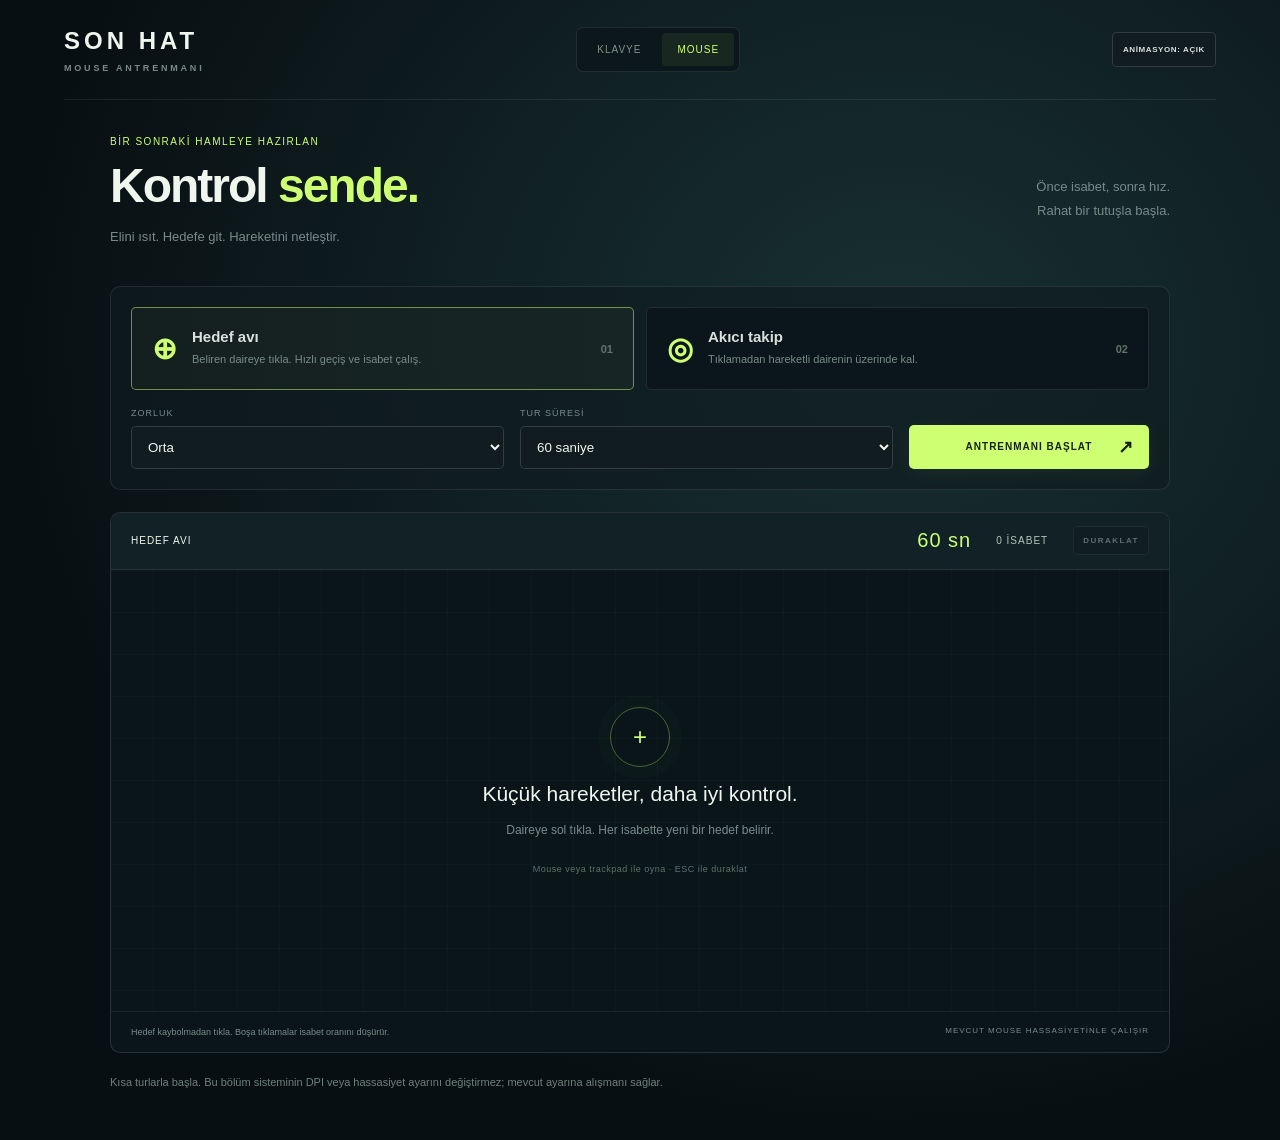
==== mouse.html @ bc826cc7 "Add files via upload" ====
<!doctype html>
<html lang="tr"><head><meta charset="UTF-8"><meta name="viewport" content="width=device-width, initial-scale=1"><title>Son Hat — Mouse Antrenmanı</title><link rel="stylesheet" href="./style.css"><link rel="stylesheet" href="./mouse.css"><link rel="stylesheet" href="./motion.css"><script defer src="./motion.js"></script></head>
<body class="mousePage">
<header><a class="brand" href="./index.html">SON HAT<span>MOUSE ANTRENMANI</span></a><nav class="trainingNav" aria-label="Antrenman bölümü"><a href="./index.html">KLAVYE</a><a href="./mouse.html" aria-current="page">MOUSE</a></nav><button id="motionToggle" type="button" aria-pressed="false">ANİMASYON: KAPALI</button></header>
<main class="mouseMain">
<section class="mouseHeading"><div><div class="eyebrow">BİR SONRAKİ HAMLEYE HAZIRLAN</div><h1>Kontrol <em>sende.</em></h1><p>Elini ısıt. Hedefe git. Hareketini netleştir.</p></div><div class="mouseTip">Önce isabet, sonra hız.<br>Rahat bir tutuşla başla.</div></section>
<section id="setup" class="setupPanel">
<div class="exerciseChoices" role="group" aria-label="Egzersiz seçimi"><button id="clickMode" class="exercise selected" aria-pressed="true"><span class="exerciseIcon">⊕</span><span><b>Hedef avı</b><small>Beliren daireye tıkla. Hızlı geçiş ve isabet çalış.</small></span><span class="exerciseNumber">01</span></button><button id="trackMode" class="exercise" aria-pressed="false"><span class="exerciseIcon">◎</span><span><b>Akıcı takip</b><small>Tıklamadan hareketli dairenin üzerinde kal.</small></span><span class="exerciseNumber">02</span></button></div>
<div class="mouseSettings"><label for="mouseLevel">ZORLUK<select id="mouseLevel"><option value="easy">Kolay</option><option value="medium" selected>Orta</option><option value="hard">Zor</option></select></label><label for="mouseDuration">TUR SÜRESİ<select id="mouseDuration"><option value="30">30 saniye</option><option value="60" selected>60 saniye</option><option value="90">90 saniye</option></select></label><button id="mouseStart" class="primary">ANTRENMANI BAŞLAT <span>↗</span></button></div>
</section>
<section class="practicePanel"><div class="practiceBar"><span id="exerciseLabel">HEDEF AVI</span><span id="mouseTimer">60 sn</span><span id="liveMetric">0 İSABET</span><button id="pauseMouse" disabled>DURAKLAT</button></div>
<div id="arena" class="arena" aria-label="Mouse antrenman alanı"><div class="arenaGrid"></div><div id="idleGuide" class="arenaMessage"><span class="guideCircle">+</span><h2>Küçük hareketler, daha iyi kontrol.</h2><p id="guideText">Daireye sol tıkla. Her isabette yeni bir hedef belirir.</p><small>Mouse veya trackpad ile oyna · ESC ile duraklat</small></div><div id="target" class="target hidden" role="img" aria-label="Antrenman hedefi"><span>+</span></div><div id="pauseCover" class="pauseCover hidden"><h2>Bir nefes molası.</h2><p>Süre durdu. Hazır olduğunda devam et.</p><button id="resumeMouse" class="primary">DEVAM ET</button><button id="leaveMouse">AYARLARA DÖN</button></div></div>
<div class="practiceBottom"><span id="practiceHint">Hedefler ekranın farklı noktalarında belirir.</span><span>MEVCUT MOUSE HASSASİYETİNLE ÇALIŞIR</span></div></section>
<section id="mouseResult" class="mouseResult hidden" aria-live="polite"><div class="eyebrow">ANTRENMAN TAMAMLANDI</div><h2>Bir tur daha iyi.</h2><p id="roundDescription"></p><div id="mouseStats" class="mouseStats"></div><p id="mouseSummary"></p><div class="resultButtons"><button id="mouseAgain" class="primary">TEKRAR OYNA ↗</button><button id="mouseMenu">EGZERSİZ DEĞİŞTİR</button></div></section>
<p class="mouseFootnote">Kısa turlarla başla. Bu bölüm sisteminin DPI veya hassasiyet ayarını değiştirmez; mevcut ayarına alışmanı sağlar.</p>
</main><script src="./mouse-engine.js"></script><script src="./mouse.js"></script></body></html>
---- style.css ----
:root{color-scheme:dark;--lime:#ceff72;--muted:#798b88}*{box-sizing:border-box}body{margin:0;background:#080f12;color:#eff6ee;font-family:Arial,Helvetica,sans-serif;overflow:hidden}#world,.vignette,#damage{position:fixed;inset:0;width:100%;height:100%}.vignette{pointer-events:none;background:radial-gradient(ellipse at 55% 53%,transparent 15%,#050c1066 68%,#050a10db 100%)}#damage{pointer-events:none;background:#ff4141;opacity:0;transition:opacity .16s}header{position:relative;height:100px;margin:0 5%;display:flex;align-items:center;justify-content:space-between;border-bottom:1px solid #ffffff15}.brand{text-decoration:none;color:#eff6ee;font-weight:900;font-size:24px;letter-spacing:4px}.brand span{display:block;font-size:9px;letter-spacing:2.8px;color:var(--muted);margin-top:8px}.live,button,small,.eyebrow,.inputTop,.inputBottom,footer,.side>span{font-size:10px;letter-spacing:1.5px}.live{color:var(--muted)}i{display:inline-block;width:6px;height:6px;border-radius:50%;background:var(--lime);margin-right:8px;box-shadow:0 0 12px #ceff7260}button{cursor:pointer;font-weight:bold;border:1px solid #ffffff25;color:#d9e1de;background:#101c20;padding:12px 16px;border-radius:5px}button:hover{filter:brightness(1.15)}button:focus-visible{outline:2px solid var(--lime);outline-offset:4px}.hud{position:absolute;top:132px;left:5%;right:5%;display:flex;gap:60px;pointer-events:none}.hud>div:last-child{margin-left:auto}.hud small{display:block;color:var(--muted);margin-bottom:12px}.hud strong{font-size:35px;font-weight:500;font-variant-numeric:tabular-nums}.hud strong span{font-size:14px;color:var(--muted);margin-left:7px}.hud .hearts{color:var(--lime);font-size:24px;letter-spacing:8px}.side{position:absolute;top:40%;left:5%;color:var(--muted)}.side>span{font-size:9px}.side b{display:block;color:#c7d5d0;font-size:16px;margin:14px 0}.side p{font-size:12px;line-height:1.8}.overlay{position:absolute;top:27%;left:50%;transform:translateX(-50%);width:min(640px,85%);text-align:center;padding:20px 15px;background:radial-gradient(ellipse,#091317dd,transparent 73%)}.eyebrow{color:var(--lime);font-size:10px}h1{font-size:clamp(35px,4.5vw,65px);letter-spacing:-3px;line-height:1.04;margin:24px 0}h1 em{color:var(--lime);font-style:normal}.overlay p{font-size:14px;line-height:1.8;color:#a1b3ae}.primary{background:var(--lime);color:#172215;border:none;padding:19px 23px;margin-top:18px;min-width:260px;letter-spacing:1px}.primary span{float:right;font-size:18px;margin-left:25px}.instructions{display:flex;justify-content:center;gap:24px;margin-top:28px;font-size:10px;color:#8d9b96}.instructions b{color:var(--lime);margin-right:7px}.typing{position:absolute;bottom:65px;left:50%;transform:translateX(-50%);width:min(700px,88%)}.inputTop,.inputBottom{display:flex;justify-content:space-between;color:var(--muted);font-size:9px;letter-spacing:1px}.inputTop{margin-bottom:12px}.inputTop label{color:var(--lime)}.inputBox{display:flex;align-items:center;border:1px solid #81996c66;background:#101c20e8;border-radius:8px;height:68px;box-shadow:0 16px 50px #0004}.inputBox:focus-within{border-color:var(--lime)}.prompt{font-size:25px;color:var(--lime);margin:0 20px}input{background:none;border:0;color:#f1ffe7;font:18px Arial;outline:none;min-width:0;width:100%;height:100%}input::placeholder{color:#60716e;font-size:14px}.enter{font-size:8px;letter-spacing:1px;color:#71817c;white-space:nowrap;margin:0 18px}.inputBottom{margin-top:14px}.inputBottom b{font-weight:normal;color:#586a65;margin-left:5px}footer{position:absolute;bottom:20px;left:5%;right:5%;display:flex;justify-content:space-between;font-size:8px;color:#526660}.hidden{display:none!important}#combo{position:absolute;top:220px;right:5%;color:var(--lime);font-size:12px;letter-spacing:2px}.results{display:flex;justify-content:center;gap:45px;margin:25px}.results strong{display:block;font-size:35px;color:var(--lime)}.results small{display:block;margin-top:8px;color:var(--muted)}body.playing .side{opacity:.45}.wrong{animation:shake .15s 2;border-color:#ff6b6b!important}@keyframes shake{50%{transform:translateX(4px)}}@media(max-width:700px){header{height:80px}.live,.side,.enter{display:none}.hud{top:105px;gap:25px}.hud small{font-size:8px;letter-spacing:.5px}.hud strong{font-size:28px}.hud .hearts{font-size:18px;letter-spacing:3px}.overlay{top:25%}.instructions{gap:12px;font-size:9px}.typing{bottom:62px}.inputBottom{font-size:7px}h1{letter-spacing:-1.5px}.inputTop{letter-spacing:0;font-size:8px}.results{gap:25px}}@media(max-height:700px){header{height:70px}.hud{top:90px}.overlay{top:22%}h1{font-size:38px;margin:15px 0}.overlay p{margin:10px 0}.instructions{margin-top:18px}.typing{bottom:45px}.primary{margin-top:8px;padding:15px}.inputBox{height:55px}footer{bottom:12px}}
body.finished .typing,body.finished .side,body.finished #combo{display:none}
#result{top:210px;bottom:45px;overflow-y:auto;width:min(740px,92%);padding:22px 30px;background:#0b171bee;border:1px solid #71865b44;border-radius:12px;scrollbar-width:thin;scrollbar-color:#536748 #0b171b}
#result h1{font-size:38px;margin:14px 0}#result .results{margin:20px 0;gap:55px}#result .results strong{font-size:30px}
.analysisGrid{display:grid;grid-template-columns:repeat(4,1fr);gap:12px;border-top:1px solid #ffffff15;border-bottom:1px solid #ffffff15;padding:18px 0}.analysisGrid strong{display:block;font-size:22px;color:#e2ebda}.analysisGrid small{display:block;font-size:8px;color:var(--muted);letter-spacing:.7px;margin-top:7px}.analysisDetails{text-align:left}.analysisDetails p{font-size:12px;line-height:1.6;margin:14px 0;overflow-wrap:anywhere}.analysisDetails b{display:block;font-size:9px;letter-spacing:1px;color:var(--lime);margin-bottom:5px}.analysisDetails>small{display:block;color:#81938b;font-size:10px;letter-spacing:0;line-height:1.6}#rAdvice{color:#d5e6c9}
@media(max-height:700px){#result{top:160px;bottom:35px}}@media(max-width:600px){#result{padding:18px}.analysisGrid{grid-template-columns:repeat(2,1fr)}#result .results{gap:24px}#result .results small{font-size:8px}}

#result .simpleResults{display:grid;grid-template-columns:repeat(4,1fr);gap:12px;margin:30px 0}#result .simpleResults small{font-size:9px;letter-spacing:.7px}#result .resultNote{font-size:11px;max-width:490px;margin:16px auto;line-height:1.7}#result{bottom:auto;max-height:calc(100% - 245px)}@media(max-height:700px){#result{max-height:calc(100% - 195px)}}@media(max-width:600px){#result .simpleResults{grid-template-columns:repeat(2,1fr);gap:24px}}

.gameOptions{display:flex;gap:14px;justify-content:center;margin:20px auto 8px;max-width:440px}.gameOptions label{flex:1;text-align:left;font-size:9px;letter-spacing:1px;color:var(--muted)}.gameOptions select{display:block;width:100%;margin-top:8px;padding:12px 10px;border:1px solid #81996c66;border-radius:5px;background:#101c20;color:#eff6ee;font:13px Arial}.gameOptions select:focus{outline:1px solid var(--lime)}#modeInfo{font-size:11px;margin:10px 0}.menuButton{display:block;margin:20px auto 0;font-size:9px}#overlay{top:23%;max-height:calc(100% - 400px);overflow:auto;scrollbar-width:thin}#overlay h1{font-size:clamp(30px,4vw,52px);margin:15px 0}#overlay .instructions{margin-top:15px}#overlay>p{margin:10px 0}@media(max-height:800px){#overlay{top:175px;max-height:calc(100% - 350px)}#overlay h1{font-size:32px}#overlay .instructions{display:none}#overlay>p:not(#modeInfo){display:none}.gameOptions{margin-top:12px}#overlay .primary{padding:14px;margin-top:5px}}@media(max-height:600px){#overlay{top:155px;max-height:calc(100% - 290px)}}

.trainingNav{display:flex;gap:6px;padding:5px;border:1px solid #ffffff18;border-radius:7px;background:#0b171b}.trainingNav a{color:#81948b;font-size:10px;letter-spacing:1px;text-decoration:none;padding:11px 15px;border-radius:4px}.trainingNav a[aria-current="page"]{background:#ceff7212;color:var(--lime)}.trainingNav a:hover{color:var(--lime)}@media(max-width:500px){.trainingNav a{font-size:9px;padding:10px}.brand{font-size:18px;letter-spacing:2px}.brand span{font-size:7px;letter-spacing:1px}}
---- mouse.css ----
.mousePage{overflow:auto;background:radial-gradient(ellipse at 70% 30%,#183033,#080f12 70%);min-height:100vh}.mouseMain{max-width:1120px;margin:0 auto;padding:36px 30px}.mouseHeading{display:flex;align-items:center;justify-content:space-between;margin-bottom:25px}.mouseHeading h1{font-size:48px;margin:14px 0;letter-spacing:-2px}.mouseHeading p,.mouseTip{font-size:13px;color:var(--muted);line-height:1.8}.mouseTip{text-align:right}.mouseBadge{font-size:9px;letter-spacing:1px;color:var(--muted)}.setupPanel{padding:20px;border:1px solid #ffffff17;border-radius:10px;background:#101c20a8;margin-bottom:22px}.exerciseChoices{display:grid;grid-template-columns:1fr 1fr;gap:12px}.exercise{display:flex;align-items:center;text-align:left;padding:20px;gap:15px;border-color:#ffffff19;font-size:14px;letter-spacing:0;background:#0a161b}.exercise.selected{border-color:#ceff7280;background:#ceff7209}.exerciseIcon{color:var(--lime);font-size:30px}.exercise b{display:block;font-size:15px}.exercise small{display:block;color:var(--muted);font-size:11px;letter-spacing:0;line-height:1.6;font-weight:400;margin-top:6px}.exerciseNumber{margin-left:auto;font-size:11px;color:#62736b}.mouseSettings{display:flex;align-items:end;gap:16px;margin-top:18px}.mouseSettings label{font-size:9px;letter-spacing:1px;color:var(--muted);flex:1}.mouseSettings select{display:block;width:100%;background:#101c20;color:#eff6ee;border:1px solid #ffffff25;border-radius:5px;padding:12px;margin-top:8px}.mouseSettings .primary{margin:0;min-width:240px;padding:14px 18px;height:43px}.practicePanel{border:1px solid #ffffff20;border-radius:10px;overflow:hidden;background:#091519}.practiceBar{display:flex;align-items:center;gap:25px;height:57px;padding:0 20px;background:#122125;border-bottom:1px solid #ffffff15;font-size:10px;letter-spacing:1px}#mouseTimer{margin-left:auto;color:var(--lime);font-size:20px;font-variant-numeric:tabular-nums}#liveMetric{color:#b4c5bb}#pauseMouse{font-size:8px;padding:9px}button:disabled{opacity:.4;cursor:default}.arena{position:relative;height:clamp(300px,49vh,520px);overflow:hidden;cursor:crosshair;touch-action:none;user-select:none}.arenaGrid{position:absolute;inset:0;background-image:linear-gradient(#a3c7b008 1px,transparent 1px),linear-gradient(90deg,#a3c7b008 1px,transparent 1px);background-size:42px 42px;pointer-events:none}.arenaMessage{text-align:center;position:absolute;inset:0;display:flex;flex-direction:column;align-items:center;justify-content:center;pointer-events:none}.arenaMessage h2{font-size:21px;font-weight:500;margin:15px 0 5px}.arenaMessage p{font-size:12px;color:var(--muted)}.arenaMessage small{font-size:9px;color:#60736b;letter-spacing:.5px;margin-top:15px}.guideCircle{border:1px solid #ceff7255;width:60px;height:60px;border-radius:50%;display:grid;place-items:center;color:var(--lime);font-size:24px;box-shadow:0 0 0 12px #ceff7205}.target{position:absolute;left:0;top:0;border-radius:50%;border:2px solid var(--lime);background:#ceff7220;box-shadow:0 0 22px #ceff721a;display:grid;place-items:center;pointer-events:none;will-change:transform}.target span{color:var(--lime);font-size:22px}.target.tracking{border-style:dashed;background:#ceff720e}.target.inside{background:#ceff7260;box-shadow:0 0 28px #ceff7235}.pauseCover{position:absolute;inset:0;background:#091519f5;display:flex;flex-direction:column;align-items:center;justify-content:center;z-index:2;cursor:default}.pauseCover h2{margin:10px}.pauseCover p{color:var(--muted);font-size:13px}.pauseCover button{margin:10px}.practiceBottom{display:flex;justify-content:space-between;padding:13px 20px;font-size:9px;color:var(--muted);border-top:1px solid #ffffff12;gap:20px;line-height:1.6}.practiceBottom span:last-child{font-size:8px;letter-spacing:1px}.mouseFootnote{font-size:11px;color:#6e817b;line-height:1.8;margin-top:20px}.mouseResult{padding:35px;text-align:center;border:1px solid #ceff7238;border-radius:10px;background:#101f23}.mouseResult h2{font-size:35px;letter-spacing:-1px;margin:15px}.mouseResult p{color:var(--muted);font-size:12px;line-height:1.8}.mouseStats{display:grid;grid-template-columns:repeat(3,1fr);gap:24px;margin:32px auto;max-width:750px}.mouseStats strong{display:block;color:var(--lime);font-size:29px;font-weight:500}.mouseStats small{display:block;color:var(--muted);font-size:9px;margin-top:9px}.resultButtons{display:flex;justify-content:center;align-items:center;gap:15px}.resultButtons .primary{margin:0}.mousePage.training .mouseHeading,.mousePage.training .mouseFootnote{display:none}.mousePage.training .mouseMain{padding-top:25px}.mousePage.training .arena{height:calc(100vh - 260px);min-height:300px}.mousePage.training .practicePanel{margin:0}select:focus-visible{outline:2px solid var(--lime)}@media(max-width:700px){.mouseMain{padding:24px 16px}.mouseBadge,.mouseTip{display:none}.mouseHeading h1{font-size:38px}.exerciseChoices{grid-template-columns:1fr}.mouseSettings{flex-wrap:wrap}.mouseSettings .primary{width:100%}.practiceBar{gap:12px;padding:0 12px;font-size:8px}.practiceBottom{flex-direction:column;gap:5px}.mouseStats{grid-template-columns:repeat(2,1fr)}.resultButtons{flex-direction:column}.mouseResult{padding:24px 15px}.arenaMessage h2{font-size:17px}.arenaMessage p{max-width:90%;line-height:1.6}}
---- motion.css ----
/* Alignment fixes apply even when decorative motion is disabled. */
#start,#mouseStart {position:relative;display:inline-flex;align-items:center;justify-content:center;text-align:center;line-height:1.2;padding-left:38px;padding-right:38px;min-height:44px;}
#start>span,#mouseStart>span {position:absolute;right:15px;top:50%;transform:translateY(-50%);float:none;margin:0;line-height:1;font-size:18px;}
.headerActions{display:flex;align-items:center;gap:9px}
#motionToggle{font-size:8px;letter-spacing:.6px;white-space:nowrap;padding:12px 10px}
@media(max-width:650px){header{flex-wrap:wrap;justify-content:space-between;gap:8px;height:100px;padding:10px 0}.headerActions{gap:5px}#motionToggle{padding:10px 7px;font-size:7px}.headerActions #sound{font-size:8px;padding:10px 7px}.trainingNav a{padding:9px}.mousePage header{height:auto;min-height:100px}.mousePage .mouseBadge{display:none}}
/* Optional decoration only: target movement and gameplay are untouched. */
@media(prefers-reduced-motion:no-preference){
 .motion-on button,.motion-on .trainingNav a,.motion-on select{transition:background-color .2s,border-color .2s,box-shadow .2s,filter .2s}
 .motion-on .primary{box-shadow:0 4px 20px #ceff7210;transition:box-shadow .2s,filter .2s}
 .motion-on .primary:hover{box-shadow:0 6px 26px #ceff7238}
 .motion-on .primary:active{filter:brightness(.94)}
 .motion-on .trainingNav a:hover{background:transparent;color:var(--lime)}
 .motion-on .exercise{transition:border-color .25s,background-color .25s,box-shadow .25s}
 .motion-on .exercise:hover{border-color:#ceff7277;box-shadow:inset 0 0 24px #ceff7207}
 .motion-on .exerciseIcon{transition:transform .25s}
 .motion-on .exercise:hover .exerciseIcon{transform:rotate(12deg) scale(1.08)}
 .motion-on #overlay:not(.hidden)>*,.motion-on .mouseHeading,.motion-on #setup:not(.hidden),.motion-on #result:not(.hidden)>*,.motion-on #mouseResult:not(.hidden)>*{animation:soft-arrival .5s ease-out both}
 .motion-on #overlay h1,.motion-on #result h1,.motion-on #mouseResult h2{animation-delay:.06s}
 .motion-on #overlay .gameOptions,.motion-on #result .results,.motion-on .mouseStats{animation-delay:.12s}
 .motion-on #overlay #start,.motion-on .resultButtons{animation-delay:.18s}
 .motion-on .guideCircle{animation:gentle-beacon 3.5s ease-in-out infinite}
 .motion-on .mouseHeading em{animation:title-light 4s ease-in-out infinite}
 .motion-on body.playing #sound,.motion-on body.training button{transition:none}
 @keyframes soft-arrival{from{opacity:0;translate:0 9px}to{opacity:1;translate:0 0}}
 @keyframes gentle-beacon{0%,100%{box-shadow:0 0 0 10px #ceff7205}50%{box-shadow:0 0 0 18px #ceff720a,0 0 24px #ceff7210}}
 @keyframes title-light{0%,100%{text-shadow:0 0 0 transparent}50%{text-shadow:0 0 24px #ceff722b}}
}

/* A restrained content-only slide; the header and navigation stay anchored. */
html.page-sliding{overflow:hidden}html.page-sliding>body{pointer-events:none;min-height:100vh}
@media(prefers-reduced-motion:no-preference){
 .motion-on.content-slide-out-left main,.motion-on.content-slide-out-left footer{animation:content-out-left .18s ease-in forwards}
 .motion-on.content-slide-out-right main,.motion-on.content-slide-out-right footer{animation:content-out-right .18s ease-in forwards}
 @keyframes content-out-left{to{opacity:.35;transform:translateX(-28px)}}
 @keyframes content-out-right{to{opacity:.35;transform:translateX(28px)}}
}
html.slide-preview *,html.slide-preview *::before,html.slide-preview *::after{animation:none!important}
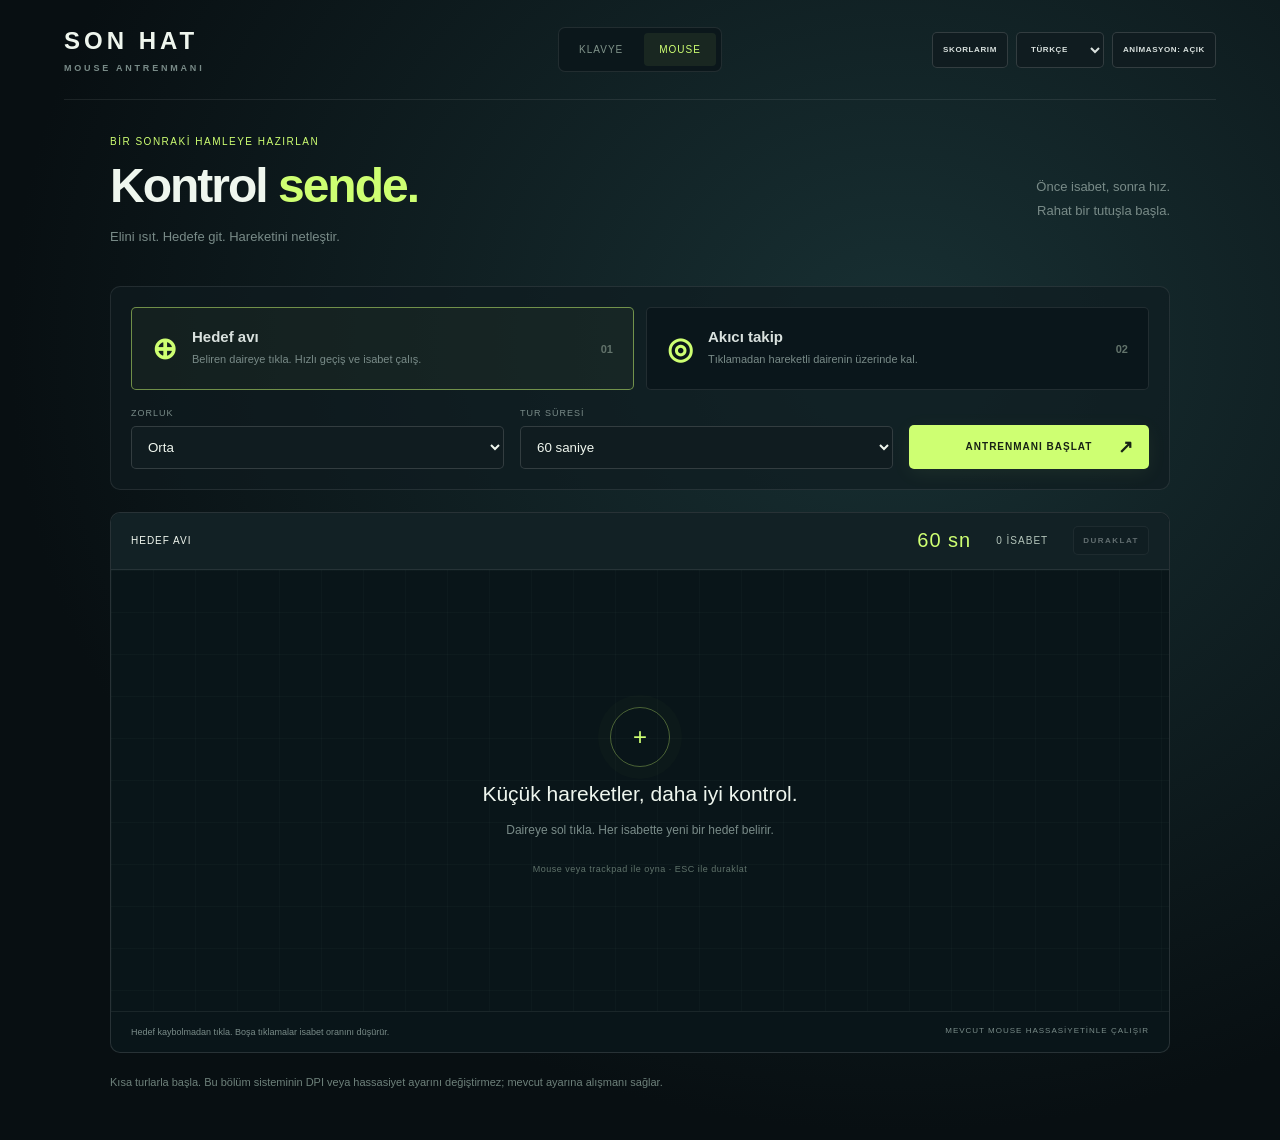
==== commit 3281d816: "Add files via upload" ====
--- a/mouse.html
+++ b/mouse.html
@@ -1,7 +1,7 @@
 <!doctype html>
-<html lang="tr"><head><meta charset="UTF-8"><meta name="viewport" content="width=device-width, initial-scale=1"><title>Son Hat — Mouse Antrenmanı</title><link rel="stylesheet" href="./style.css"><link rel="stylesheet" href="./mouse.css"><link rel="stylesheet" href="./motion.css"><script defer src="./motion.js"></script></head>
+<html lang="tr"><head><meta charset="UTF-8"><meta name="viewport" content="width=device-width, initial-scale=1"><title>Son Hat — Mouse Antrenmanı</title><link rel="stylesheet" href="./style.css"><link rel="stylesheet" href="./mouse.css"><link rel="stylesheet" href="./motion.css"><script src="./language.js"></script><script defer src="./scores.js"></script><script defer src="./motion.js"></script></head>
 <body class="mousePage">
-<header><a class="brand" href="./index.html">SON HAT<span>MOUSE ANTRENMANI</span></a><nav class="trainingNav" aria-label="Antrenman bölümü"><a href="./index.html">KLAVYE</a><a href="./mouse.html" aria-current="page">MOUSE</a></nav><button id="motionToggle" type="button" aria-pressed="false">ANİMASYON: KAPALI</button></header>
+<header><a class="brand" href="./index.html">SON HAT<span>MOUSE ANTRENMANI</span></a><nav class="trainingNav" aria-label="Antrenman bölümü"><a href="./index.html">KLAVYE</a><a href="./mouse.html" aria-current="page">MOUSE</a></nav><div class="headerActions"><button id="scoresOpen" type="button">Skorlarım</button><select id="language" aria-label="Language / Dil"><option value="tr">Türkçe</option><option value="en">English</option></select><button id="motionToggle" type="button" aria-pressed="false">ANİMASYON: KAPALI</button></div></header>
 <main class="mouseMain">
 <section class="mouseHeading"><div><div class="eyebrow">BİR SONRAKİ HAMLEYE HAZIRLAN</div><h1>Kontrol <em>sende.</em></h1><p>Elini ısıt. Hedefe git. Hareketini netleştir.</p></div><div class="mouseTip">Önce isabet, sonra hız.<br>Rahat bir tutuşla başla.</div></section>
 <section id="setup" class="setupPanel">
@@ -11,6 +11,6 @@
 <section class="practicePanel"><div class="practiceBar"><span id="exerciseLabel">HEDEF AVI</span><span id="mouseTimer">60 sn</span><span id="liveMetric">0 İSABET</span><button id="pauseMouse" disabled>DURAKLAT</button></div>
 <div id="arena" class="arena" aria-label="Mouse antrenman alanı"><div class="arenaGrid"></div><div id="idleGuide" class="arenaMessage"><span class="guideCircle">+</span><h2>Küçük hareketler, daha iyi kontrol.</h2><p id="guideText">Daireye sol tıkla. Her isabette yeni bir hedef belirir.</p><small>Mouse veya trackpad ile oyna · ESC ile duraklat</small></div><div id="target" class="target hidden" role="img" aria-label="Antrenman hedefi"><span>+</span></div><div id="pauseCover" class="pauseCover hidden"><h2>Bir nefes molası.</h2><p>Süre durdu. Hazır olduğunda devam et.</p><button id="resumeMouse" class="primary">DEVAM ET</button><button id="leaveMouse">AYARLARA DÖN</button></div></div>
 <div class="practiceBottom"><span id="practiceHint">Hedefler ekranın farklı noktalarında belirir.</span><span>MEVCUT MOUSE HASSASİYETİNLE ÇALIŞIR</span></div></section>
-<section id="mouseResult" class="mouseResult hidden" aria-live="polite"><div class="eyebrow">ANTRENMAN TAMAMLANDI</div><h2>Bir tur daha iyi.</h2><p id="roundDescription"></p><div id="mouseStats" class="mouseStats"></div><p id="mouseSummary"></p><div class="resultButtons"><button id="mouseAgain" class="primary">TEKRAR OYNA ↗</button><button id="mouseMenu">EGZERSİZ DEĞİŞTİR</button></div></section>
+<section id="mouseResult" class="mouseResult hidden" aria-live="polite"><div class="eyebrow">ANTRENMAN TAMAMLANDI</div><h2>Bir tur daha iyi.</h2><p id="roundDescription"></p><div id="mouseStats" class="mouseStats"></div><p id="mouseSummary"></p><div class="resultButtons"><button id="mouseAgain" class="primary">TEKRAR OYNA <span aria-hidden="true">↗</span></button><button id="mouseMenu">EGZERSİZ DEĞİŞTİR</button></div></section>
 <p class="mouseFootnote">Kısa turlarla başla. Bu bölüm sisteminin DPI veya hassasiyet ayarını değiştirmez; mevcut ayarına alışmanı sağlar.</p>
 </main><script src="./mouse-engine.js"></script><script src="./mouse.js"></script></body></html>
--- a/style.css
+++ b/style.css
@@ -10,3 +10,6 @@
 .gameOptions{display:flex;gap:14px;justify-content:center;margin:20px auto 8px;max-width:440px}.gameOptions label{flex:1;text-align:left;font-size:9px;letter-spacing:1px;color:var(--muted)}.gameOptions select{display:block;width:100%;margin-top:8px;padding:12px 10px;border:1px solid #81996c66;border-radius:5px;background:#101c20;color:#eff6ee;font:13px Arial}.gameOptions select:focus{outline:1px solid var(--lime)}#modeInfo{font-size:11px;margin:10px 0}.menuButton{display:block;margin:20px auto 0;font-size:9px}#overlay{top:23%;max-height:calc(100% - 400px);overflow:auto;scrollbar-width:thin}#overlay h1{font-size:clamp(30px,4vw,52px);margin:15px 0}#overlay .instructions{margin-top:15px}#overlay>p{margin:10px 0}@media(max-height:800px){#overlay{top:175px;max-height:calc(100% - 350px)}#overlay h1{font-size:32px}#overlay .instructions{display:none}#overlay>p:not(#modeInfo){display:none}.gameOptions{margin-top:12px}#overlay .primary{padding:14px;margin-top:5px}}@media(max-height:600px){#overlay{top:155px;max-height:calc(100% - 290px)}}
 
 .trainingNav{display:flex;gap:6px;padding:5px;border:1px solid #ffffff18;border-radius:7px;background:#0b171b}.trainingNav a{color:#81948b;font-size:10px;letter-spacing:1px;text-decoration:none;padding:11px 15px;border-radius:4px}.trainingNav a[aria-current="page"]{background:#ceff7212;color:var(--lime)}.trainingNav a:hover{color:var(--lime)}@media(max-width:500px){.trainingNav a{font-size:9px;padding:10px}.brand{font-size:18px;letter-spacing:2px}.brand span{font-size:7px;letter-spacing:1px}}
+
+/* Language selection shared by both training pages. */
+#language{background:#102024;color:#eaf2ed;border:1px solid #354a46;border-radius:6px;padding:10px;font:inherit;max-width:112px}#language:disabled{opacity:.5;cursor:not-allowed}.headerActions{flex-wrap:wrap;justify-content:flex-end;gap:8px}header{gap:12px}@media(max-width:900px){header{flex-wrap:wrap}.headerActions{margin-left:auto}}
--- a/motion.css
+++ b/motion.css
@@ -1,6 +1,6 @@
 /* Alignment fixes apply even when decorative motion is disabled. */
-#start,#mouseStart {position:relative;display:inline-flex;align-items:center;justify-content:center;text-align:center;line-height:1.2;padding-left:38px;padding-right:38px;min-height:44px;}
-#start>span,#mouseStart>span {position:absolute;right:15px;top:50%;transform:translateY(-50%);float:none;margin:0;line-height:1;font-size:18px;}
+#start,#mouseStart,#again,#mouseAgain {position:relative;display:inline-flex;align-items:center;justify-content:center;text-align:center;line-height:1.2;padding-left:38px;padding-right:38px;min-height:44px;}
+#start>span,#mouseStart>span,#again>span,#mouseAgain>span {position:absolute;right:15px;top:50%;transform:translateY(-50%);float:none;margin:0;line-height:1;font-size:18px;}
 .headerActions{display:flex;align-items:center;gap:9px}
 #motionToggle{font-size:8px;letter-spacing:.6px;white-space:nowrap;padding:12px 10px}
 @media(max-width:650px){header{flex-wrap:wrap;justify-content:space-between;gap:8px;height:100px;padding:10px 0}.headerActions{gap:5px}#motionToggle{padding:10px 7px;font-size:7px}.headerActions #sound{font-size:8px;padding:10px 7px}.trainingNav a{padding:9px}.mousePage header{height:auto;min-height:100px}.mousePage .mouseBadge{display:none}}
@@ -36,3 +36,53 @@
  @keyframes content-out-right{to{opacity:.35;transform:translateX(28px)}}
 }
 html.slide-preview *,html.slide-preview *::before,html.slide-preview *::after{animation:none!important}
+/* Keep navigation centered independently of the left/right content widths. */
+header{display:grid;grid-template-columns:minmax(0,1fr) auto minmax(0,1fr);gap:12px}
+header>.brand{justify-self:start}
+header>.trainingNav{justify-self:center}
+header>.headerActions{justify-self:end;display:flex;align-items:center;flex-wrap:nowrap;margin:0;gap:8px}
+.headerActions #language,.headerActions #motionToggle,.headerActions #sound{
+ box-sizing:border-box;height:36px;margin:0;padding:0 10px;
+ border:1px solid #ffffff25;border-radius:5px;background-color:#101c20;color:#d9e1de;
+ font-family:Arial,Helvetica,sans-serif;font-size:8px;font-weight:700;line-height:normal;
+ letter-spacing:.6px;white-space:nowrap;text-transform:uppercase;
+}
+.headerActions #language{cursor:pointer;max-width:none;min-width:88px}
+.headerActions #language:hover{filter:brightness(1.15)}
+.headerActions #language:focus-visible{outline:2px solid var(--lime);outline-offset:4px}
+@media(max-width:760px){
+ header,.mousePage header{grid-template-columns:minmax(0,1fr) auto;height:112px;min-height:112px;padding:8px 0;gap:8px}
+ header>.headerActions{grid-column:2;grid-row:1;gap:5px}
+ header>.trainingNav{grid-column:1 / -1;grid-row:2;justify-self:center}
+ .headerActions #language,.headerActions #motionToggle,.headerActions #sound{padding:0 7px;font-size:7px;height:32px}
+ .headerActions #language{min-width:76px}
+ .hud{top:128px}
+}
+@media(max-width:420px){
+ header,.mousePage header{margin-left:3%;margin-right:3%}
+ header>.brand{font-size:16px;letter-spacing:1px}
+ .headerActions #language,.headerActions #motionToggle,.headerActions #sound{padding:0 5px;letter-spacing:.2px}
+ .headerActions #language{min-width:68px}
+}
+/* Dark dropdowns, with a styled native picker in supporting browsers. */
+select{color-scheme:dark}
+select option{background:#101c20;color:#d9e1de;font-family:Arial,Helvetica,sans-serif}
+select option:checked{background:#203129;color:#ceff72}
+@supports (appearance:base-select){
+ select,select::picker(select){appearance:base-select}
+ select::picker(select){background:#101c20;color:#d9e1de;border:1px solid #354a46;border-radius:8px;padding:5px;margin-top:6px;box-shadow:0 12px 28px #0006;font:12px Arial,Helvetica,sans-serif}
+ select option{padding:10px 12px;border-radius:4px;cursor:pointer;line-height:1.4;letter-spacing:.3px}
+ select option:hover,select option:focus{background:#1b2a29;color:#eff6ee;outline:none}
+ select option:checked{background:#203129;color:#ceff72}
+ select option::checkmark{color:#ceff72}
+ select::picker-icon{color:#8d9f97}
+}
+@supports (appearance:base-select){
+ #language,.gameOptions select,.mouseSettings select{display:inline-flex;align-items:center;justify-content:space-between;gap:12px}
+}
+.headerActions #scoresOpen{height:36px;padding:0 10px;font:700 8px Arial,Helvetica,sans-serif;letter-spacing:.6px;white-space:nowrap}
+.scoresDialog{width:min(700px,92vw);max-height:82vh;overflow:auto;background:#0d1b1f;color:#e5eee8;border:1px solid #3b5146;border-radius:12px;padding:24px;box-shadow:0 24px 80px #0009;scrollbar-color:#405649 #0d1b1f}
+.scoresDialog::backdrop{background:#030b10b8;backdrop-filter:blur(4px)}
+.scoresTop{display:flex;align-items:center;justify-content:space-between;gap:16px}.scoresTop h2{margin:0;color:var(--lime);font-size:25px}.scoresDialog h3{margin:26px 0 12px;font-size:16px}.scoresDialog p{font-size:12px;line-height:1.7;color:#91a69c}.scoreEntry{border:1px solid #2d4239;border-radius:7px;background:#122125;margin:8px 0;padding:12px}.scoreEntry summary{cursor:pointer;font-size:12px;line-height:1.7}.scoreEntry summary strong{float:right;color:var(--lime);margin-left:12px}.scoreMetrics{display:grid;grid-template-columns:repeat(3,1fr);gap:16px;margin:18px 0 4px}.scoreMetrics dt{font-size:11px;color:#91a69c}.scoreMetrics dd{font-size:20px;margin:6px 0;color:#e5eee8}
+@media(min-width:761px) and (max-width:1050px){header,.mousePage header{height:112px;grid-template-columns:1fr auto;padding:8px 0}header>.headerActions{grid-column:2;grid-row:1}header>.trainingNav{grid-column:1/-1;grid-row:2}.hud{top:128px}}
+@media(max-width:760px){header>.headerActions{flex-wrap:wrap;max-width:270px}.headerActions #scoresOpen{height:32px;font-size:7px;padding:0 7px}.scoreMetrics{grid-template-columns:repeat(2,1fr)}.scoreEntry summary strong{float:none;display:block;margin-left:0}}
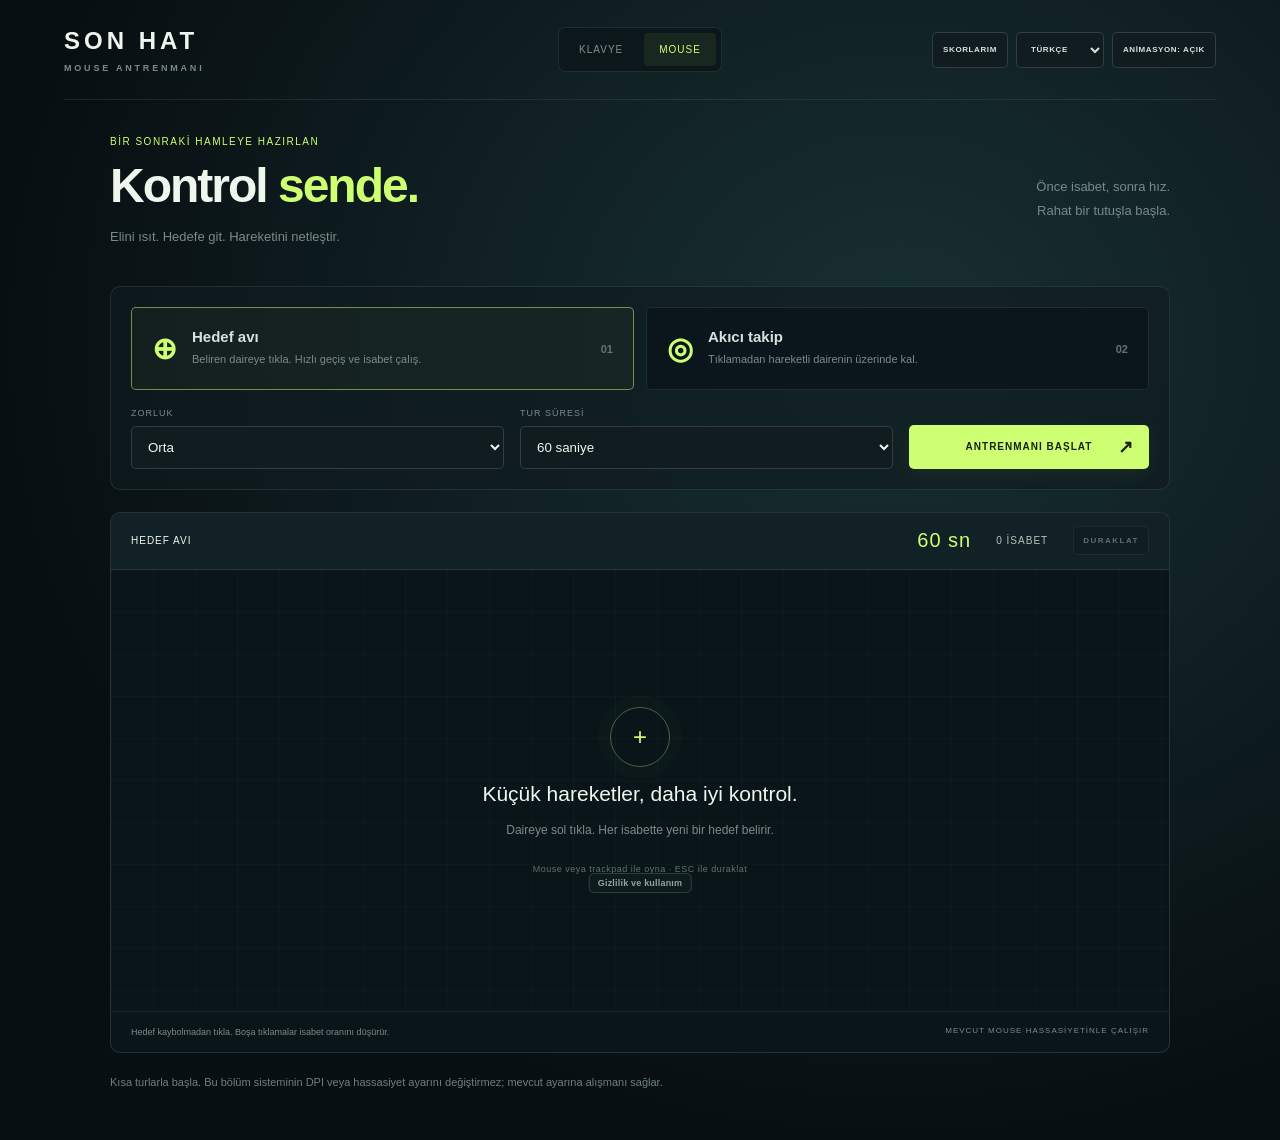
==== commit f48a2dbf: "Add files via upload" ====
--- a/mouse.html
+++ b/mouse.html
@@ -1,5 +1,5 @@
 <!doctype html>
-<html lang="tr"><head><meta charset="UTF-8"><meta name="viewport" content="width=device-width, initial-scale=1"><title>Son Hat — Mouse Antrenmanı</title><link rel="stylesheet" href="./style.css"><link rel="stylesheet" href="./mouse.css"><link rel="stylesheet" href="./motion.css"><script src="./language.js"></script><script defer src="./scores.js"></script><script defer src="./motion.js"></script></head>
+<html lang="tr"><head><meta charset="UTF-8"><meta name="viewport" content="width=device-width, initial-scale=1"><title>Son Hat — Mouse Antrenmanı</title><link rel="stylesheet" href="./style.css?v=a4e058b05f1b"><link rel="stylesheet" href="./mouse.css?v=8161397ece2d"><link rel="stylesheet" href="./motion.css?v=ebfa136fabe1"><script src="./language.js?v=1e8a873014f1"></script><script defer src="./privacy.js?v=35433eab9e56"></script><script defer src="./scores.js?v=c2dc5706ea02"></script><script defer src="./motion.js?v=b16ca6cecdfe"></script></head>
 <body class="mousePage">
 <header><a class="brand" href="./index.html">SON HAT<span>MOUSE ANTRENMANI</span></a><nav class="trainingNav" aria-label="Antrenman bölümü"><a href="./index.html">KLAVYE</a><a href="./mouse.html" aria-current="page">MOUSE</a></nav><div class="headerActions"><button id="scoresOpen" type="button">Skorlarım</button><select id="language" aria-label="Language / Dil"><option value="tr">Türkçe</option><option value="en">English</option></select><button id="motionToggle" type="button" aria-pressed="false">ANİMASYON: KAPALI</button></div></header>
 <main class="mouseMain">
@@ -13,4 +13,4 @@
 <div class="practiceBottom"><span id="practiceHint">Hedefler ekranın farklı noktalarında belirir.</span><span>MEVCUT MOUSE HASSASİYETİNLE ÇALIŞIR</span></div></section>
 <section id="mouseResult" class="mouseResult hidden" aria-live="polite"><div class="eyebrow">ANTRENMAN TAMAMLANDI</div><h2>Bir tur daha iyi.</h2><p id="roundDescription"></p><div id="mouseStats" class="mouseStats"></div><p id="mouseSummary"></p><div class="resultButtons"><button id="mouseAgain" class="primary">TEKRAR OYNA <span aria-hidden="true">↗</span></button><button id="mouseMenu">EGZERSİZ DEĞİŞTİR</button></div></section>
 <p class="mouseFootnote">Kısa turlarla başla. Bu bölüm sisteminin DPI veya hassasiyet ayarını değiştirmez; mevcut ayarına alışmanı sağlar.</p>
-</main><script src="./mouse-engine.js"></script><script src="./mouse.js"></script></body></html>
+</main><script src="./mouse-engine.js?v=fb13a2ad0004"></script><script src="./mouse.js?v=581795d5ea25"></script></body></html>
--- a/motion.css
+++ b/motion.css
@@ -86,3 +86,5 @@
 .scoresTop{display:flex;align-items:center;justify-content:space-between;gap:16px}.scoresTop h2{margin:0;color:var(--lime);font-size:25px}.scoresDialog h3{margin:26px 0 12px;font-size:16px}.scoresDialog p{font-size:12px;line-height:1.7;color:#91a69c}.scoreEntry{border:1px solid #2d4239;border-radius:7px;background:#122125;margin:8px 0;padding:12px}.scoreEntry summary{cursor:pointer;font-size:12px;line-height:1.7}.scoreEntry summary strong{float:right;color:var(--lime);margin-left:12px}.scoreMetrics{display:grid;grid-template-columns:repeat(3,1fr);gap:16px;margin:18px 0 4px}.scoreMetrics dt{font-size:11px;color:#91a69c}.scoreMetrics dd{font-size:20px;margin:6px 0;color:#e5eee8}
 @media(min-width:761px) and (max-width:1050px){header,.mousePage header{height:112px;grid-template-columns:1fr auto;padding:8px 0}header>.headerActions{grid-column:2;grid-row:1}header>.trainingNav{grid-column:1/-1;grid-row:2}.hud{top:128px}}
 @media(max-width:760px){header>.headerActions{flex-wrap:wrap;max-width:270px}.headerActions #scoresOpen{height:32px;font-size:7px;padding:0 7px}.scoreMetrics{grid-template-columns:repeat(2,1fr)}.scoreEntry summary strong{float:none;display:block;margin-left:0}}
+.privacyOpen{position:fixed;bottom:7px;left:50%;transform:translateX(-50%);z-index:5;padding:4px 8px;font-size:9px;letter-spacing:.2px;color:#91a69c;background:#0d1b1f;border-color:#2d4239}.privacyDialog h2{color:var(--lime)}.privacyDialog a{color:var(--lime)}.privacyDialog h3{font-size:16px}.scorePreference{display:flex;align-items:center;gap:10px;margin:18px 0;font-size:14px}.scorePreference input{width:18px;height:18px;flex:none;accent-color:var(--lime)}
+@media(max-width:700px){footer{bottom:32px}.privacyOpen{font-size:8px}}
